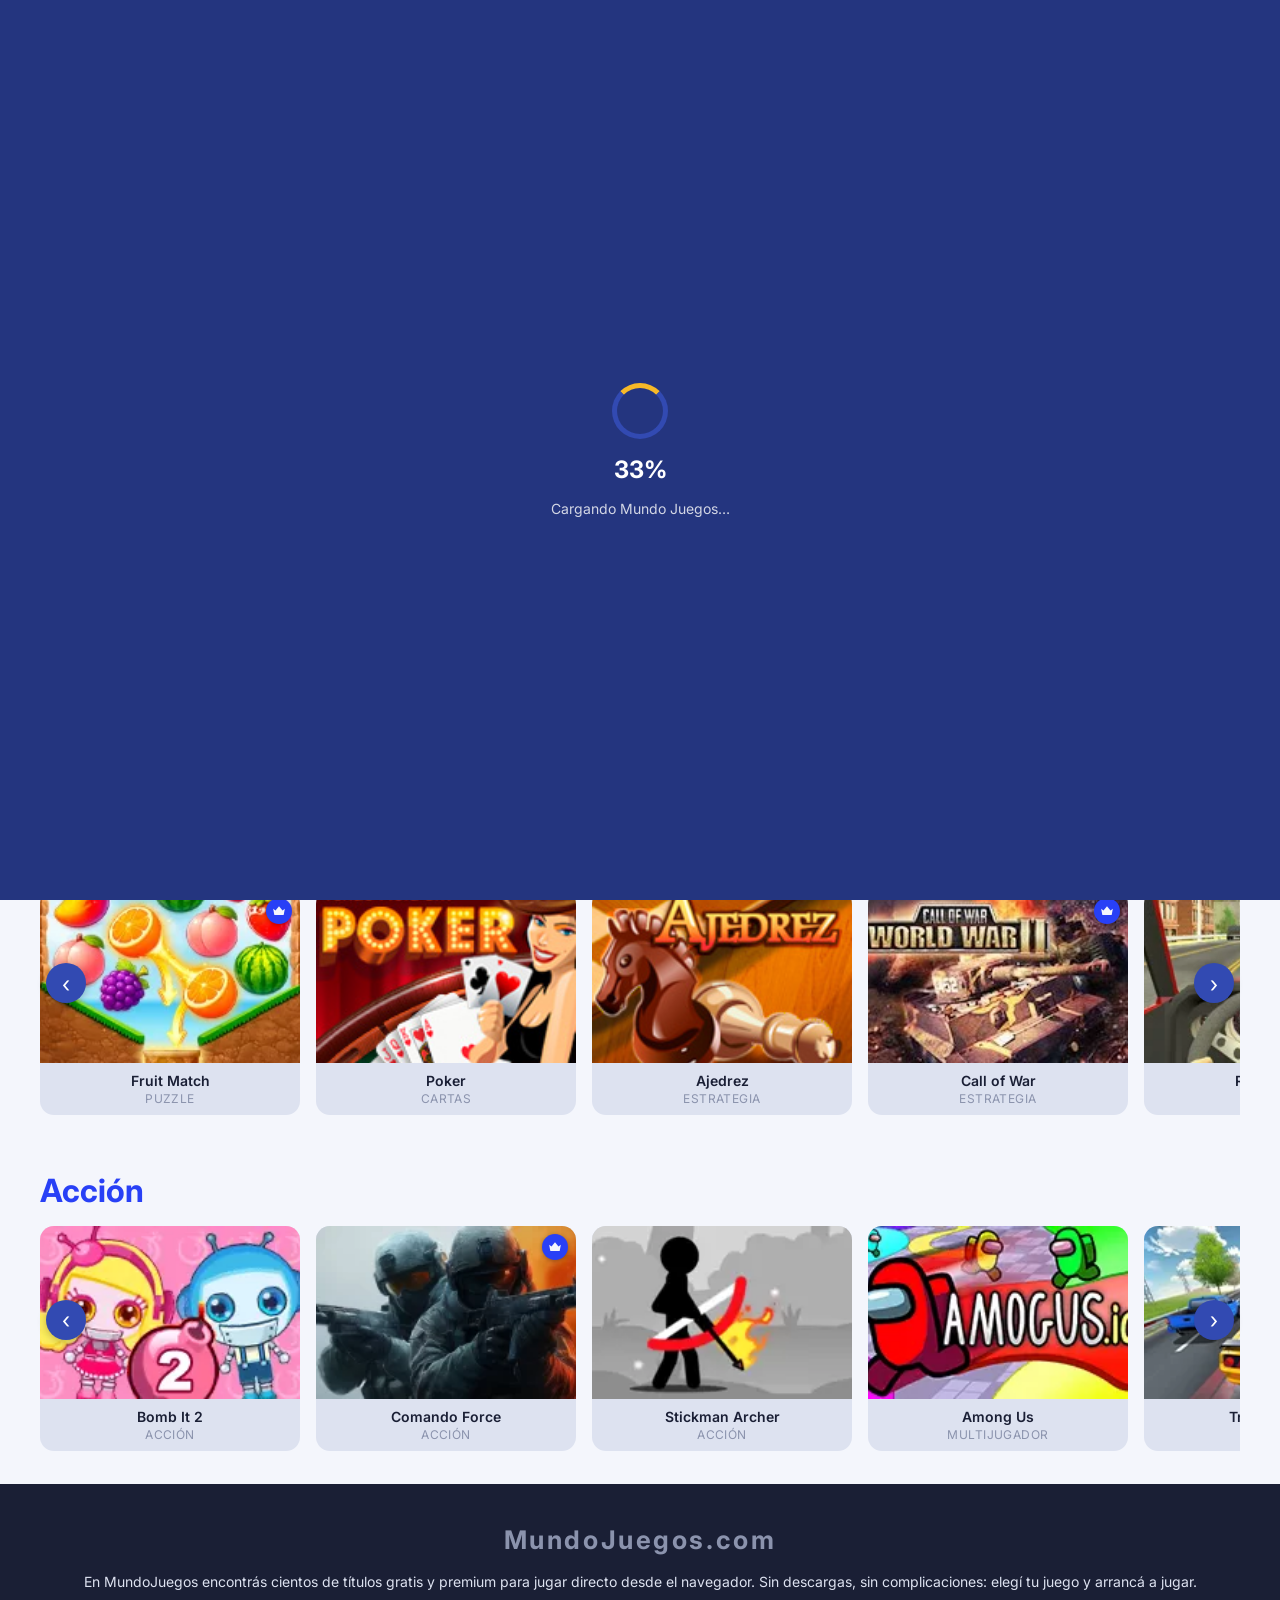
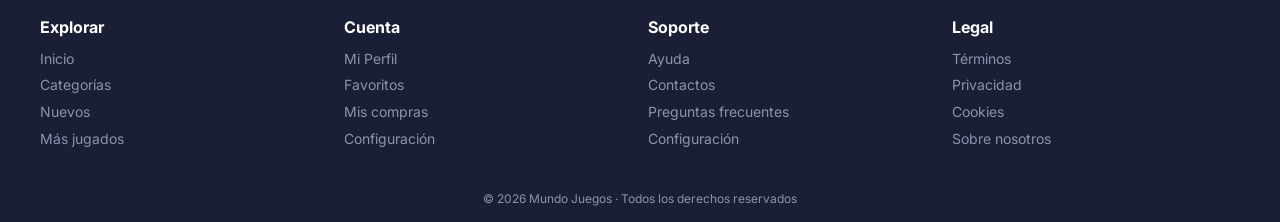
==== index.html @ ecf40d37 "Subo entrega TP2" ====
<!DOCTYPE html>
<html lang="es">
<head>
<meta charset="UTF-8">
<meta name="viewport" content="width=device-width, initial-scale=1.0">
<title>Mundo Juegos — Inicio</title>

<link rel="preconnect" href="https://fonts.googleapis.com">
<link rel="preconnect" href="https://fonts.gstatic.com" crossorigin>
<link href="https://fonts.googleapis.com/css2?family=Inter:wght@400;500;600;700;800&display=swap" rel="stylesheet">

<link rel="stylesheet" href="css/variables.css">
<link rel="stylesheet" href="css/styles.css">
<link rel="stylesheet" href="css/animations.css">
</head>
<body>

<!-- ============ LOADING SIMULADO (se completa en Fase 3) ============ -->
<div id="loading-screen" class="loading-screen" aria-hidden="true">
  <div class="loading-spinner" aria-hidden="true"></div>
  <p class="loading-percent" id="loading-percent">0%</p>
  <p class="loading-label">Cargando Mundo Juegos…</p>
</div>

<!-- ============ HEADER ============ -->
<header class="site-header">
  <div class="site-header__inner">
    <button class="icon-btn menu-toggle" id="menu-open" aria-label="Abrir menú" aria-controls="side-menu" aria-expanded="false">
      <svg viewBox="0 0 24 24" width="26" height="26" fill="none" stroke="currentColor" stroke-width="2" stroke-linecap="round">
        <line x1="3" y1="6" x2="21" y2="6"/>
        <line x1="3" y1="12" x2="21" y2="12"/>
        <line x1="3" y1="18" x2="21" y2="18"/>
      </svg>
    </button>

    <a href="index.html" class="logo">
      <img src="img/logo-mundo-juegos.png" alt="Mundo Juegos">
    </a>

    <button type="button" class="icon-btn search-toggle" id="search-toggle" aria-label="Abrir buscador" aria-expanded="false" aria-controls="search-form">
      <svg viewBox="0 0 24 24" width="22" height="22" fill="none" stroke="currentColor" stroke-width="2" aria-hidden="true">
        <circle cx="11" cy="11" r="7"/>
        <line x1="21" y1="21" x2="16.65" y2="16.65"/>
      </svg>
    </button>

    <form class="search-bar" id="search-form" role="search" onsubmit="return false;">
      <input type="search" placeholder="¿A qué jugamos hoy?" aria-label="Buscar juegos">
      <button type="submit" class="icon-btn search-btn" aria-label="Buscar">
        <svg viewBox="0 0 24 24" width="20" height="20" fill="none" stroke="currentColor" stroke-width="2">
          <circle cx="11" cy="11" r="7"/>
          <line x1="21" y1="21" x2="16.65" y2="16.65"/>
        </svg>
      </button>
    </form>

    <a href="login.html" class="profile-btn">
      Perfil
      <svg viewBox="0 0 24 24" width="20" height="20" fill="currentColor">
        <circle cx="12" cy="8" r="4"/>
        <path d="M4 20c0-4.4 3.6-7 8-7s8 2.6 8 7"/>
      </svg>
    </a>
  </div>
</header>

<!-- ============ MENÚ LATERAL (drawer) ============ -->
<nav class="side-menu" id="side-menu" aria-label="Menú principal" aria-hidden="true">
  <button class="icon-btn menu-close" id="menu-close" aria-label="Cerrar menú">
    <svg viewBox="0 0 24 24" width="24" height="24" fill="none" stroke="currentColor" stroke-width="2" stroke-linecap="round">
      <line x1="4" y1="4" x2="20" y2="20"/>
      <line x1="20" y1="4" x2="4" y2="20"/>
    </svg>
  </button>

  <div class="side-menu__user">
    <span class="avatar" aria-hidden="true">
      <svg viewBox="0 0 24 24" width="20" height="20" fill="currentColor">
        <circle cx="12" cy="8" r="4"/>
        <path d="M4 20c0-4.4 3.6-7 8-7s8 2.6 8 7"/>
      </svg>
    </span>
    Hola, Usuario
  </div>

  <ul class="side-menu__list">
    <li><a href="index.html"><svg viewBox="0 0 24 24" width="20" height="20" fill="currentColor"><path d="M12 3 2 12h3v8h6v-5h2v5h6v-8h3z"/></svg> Inicio</a></li>
    <li><a href="#populares"><svg viewBox="0 0 24 24" width="20" height="20" fill="currentColor"><path d="M12 2a5 5 0 0 0-3 9l-1 5h8l-1-5a5 5 0 0 0-3-9zM9 18h6v2H9z"/></svg> Juegos nuevos</a></li>
    <li><a href="#"><svg viewBox="0 0 24 24" width="20" height="20" fill="currentColor"><circle cx="8" cy="8" r="3"/><circle cx="16" cy="9" r="2.5"/><path d="M2 20c0-3.3 2.7-5.5 6-5.5s6 2.2 6 5.5zM14.5 20c.3-2.6 1.8-4.3 4-4.7 2 .5 3.2 2.1 3.5 4.7z"/></svg> Multijugador</a></li>
    <li><a href="#"><svg viewBox="0 0 24 24" width="20" height="20" fill="currentColor"><path d="M12 2a5 5 0 0 0-3 9l-1 5h8l-1-5a5 5 0 0 0-3-9zM9 18h6v2H9z"/></svg> Aventura</a></li>
    <li><a href="#"><svg viewBox="0 0 24 24" width="20" height="20" fill="currentColor"><circle cx="8" cy="8" r="4"/><path d="M11 11 21 21M15 17l3-3"/></svg> Estrategia</a></li>
    <li><a href="#"><svg viewBox="0 0 24 24" width="20" height="20" fill="none" stroke="currentColor" stroke-width="1.6"><path d="M12 3l2.6 5.6 6.2.6-4.6 4.1 1.3 6.1L12 16.3 6.5 19.4l1.3-6.1-4.6-4.1 6.2-.6z"/></svg> Mis favoritos</a></li>
    <li><a href="login.html"><svg viewBox="0 0 24 24" width="20" height="20" fill="currentColor"><circle cx="12" cy="8" r="4"/><path d="M4 20c0-4.4 3.6-7 8-7s8 2.6 8 7"/></svg> Mi perfil</a></li>
  </ul>

  <div class="side-menu__social">
    <p>Seguinos en redes:</p>
    <div class="social-icons">
      <a href="#" aria-label="Instagram"><svg viewBox="0 0 24 24" width="20" height="20" fill="none" stroke="currentColor" stroke-width="1.6"><rect x="3" y="3" width="18" height="18" rx="5"/><circle cx="12" cy="12" r="4"/><circle cx="17.5" cy="6.5" r="1"/></svg></a>
      <a href="#" aria-label="Facebook"><svg viewBox="0 0 24 24" width="20" height="20" fill="none" stroke="currentColor" stroke-width="1.6"><rect x="4" y="4" width="16" height="16"/><path d="M14 9h2V6h-2a3 3 0 0 0-3 3v2H9v3h2v5h3v-5h2l1-3h-3v-2a1 1 0 0 1 1-1z"/></svg></a>
      <a href="#" aria-label="YouTube"><svg viewBox="0 0 24 24" width="20" height="20" fill="none" stroke="currentColor" stroke-width="1.6"><rect x="2" y="6" width="20" height="12" rx="4"/><path d="M10 9.5v5l5-2.5z" fill="currentColor" stroke="none"/></svg></a>
    </div>
  </div>
</nav>
<div class="side-menu-overlay" id="side-menu-overlay" hidden></div>

<main>
  <!-- ============ HERO / DESTACADO ============ -->
  <section class="hero">
    <div class="hero__inner">
      <div class="hero__text">
        <p class="hero__eyebrow">Destacado del mes:</p>
        <h1 class="hero__title">Plants vs Zombies</h1>
        <p class="hero__desc">
          Hacé todo lo posible para evitar que los zombies atraviesen el
          jardín y lleguen a la casa. Para ello, vas a disponer de una defensa
          de lo más original: una gran variedad de plantas mutantes.
        </p>
        <a href="game.html?id=plants-vs-zombies" class="btn btn--primary">Jugar ahora →</a>
      </div>
      <div class="hero__media">
        <div class="hero__thumb hero__thumb--pvz" aria-hidden="true">
          <span>PLANTS<br>vs<br>ZOMBIES</span>
        </div>
      </div>
    </div>
  </section>

  <!-- ============ JUEGOS POPULARES ============ -->
  <section class="carousel-section" id="populares" aria-label="Juegos populares">
    <h2 class="section-title">Juegos populares</h2>
    <div class="carousel">
      <button class="carousel__arrow carousel__arrow--left" aria-label="Anterior">‹</button>
      <div class="carousel__viewport">
        <ul class="carousel__track" id="track-populares" data-section="populares"></ul>
      </div>
      <button class="carousel__arrow carousel__arrow--right" aria-label="Siguiente">›</button>
    </div>
  </section>

  <!-- ============ SUGERENCIAS PARA VOS ============ -->
  <section class="carousel-section" aria-label="Sugerencias para vos">
    <h2 class="section-title">Sugerencias para vos</h2>
    <div class="carousel">
      <button class="carousel__arrow carousel__arrow--left" aria-label="Anterior">‹</button>
      <div class="carousel__viewport">
        <ul class="carousel__track" id="track-sugerencias" data-section="sugerencias"></ul>
      </div>
      <button class="carousel__arrow carousel__arrow--right" aria-label="Siguiente">›</button>
    </div>
  </section>

  <!-- ============ ACCIÓN ============ -->
  <section class="carousel-section" aria-label="Acción">
    <h2 class="section-title">Acción</h2>
    <div class="carousel">
      <button class="carousel__arrow carousel__arrow--left" aria-label="Anterior">‹</button>
      <div class="carousel__viewport">
        <ul class="carousel__track" id="track-accion" data-section="accion"></ul>
      </div>
      <button class="carousel__arrow carousel__arrow--right" aria-label="Siguiente">›</button>
    </div>
  </section>
</main>

<!-- ============ FOOTER (Fat Footer) ============ -->
<footer class="site-footer">
  <p class="site-footer__brand">MundoJuegos.com</p>
  <p class="site-footer__desc">
    En MundoJuegos encontrás cientos de títulos gratis y premium para jugar
    directo desde el navegador. Sin descargas, sin complicaciones: elegí tu
    juego y arrancá a jugar.
  </p>

  <div class="site-footer__cols">
    <div class="footer-col">
      <h3>Explorar</h3>
      <a href="index.html">Inicio</a>
      <a href="#">Categorías</a>
      <a href="#">Nuevos</a>
      <a href="#">Más jugados</a>
    </div>
    <div class="footer-col">
      <h3>Cuenta</h3>
      <a href="login.html">Mi Perfil</a>
      <a href="#">Favoritos</a>
      <a href="#">Mis compras</a>
      <a href="#">Configuración</a>
    </div>
    <div class="footer-col">
      <h3>Soporte</h3>
      <a href="#">Ayuda</a>
      <a href="#">Contactos</a>
      <a href="#">Preguntas frecuentes</a>
      <a href="#">Configuración</a>
    </div>
    <div class="footer-col">
      <h3>Legal</h3>
      <a href="#">Términos</a>
      <a href="#">Privacidad</a>
      <a href="#">Cookies</a>
      <a href="#">Sobre nosotros</a>
    </div>
  </div>

  <p class="site-footer__copy">© 2026 Mundo Juegos · Todos los derechos reservados</p>
</footer>

<script src="js/games.js"></script>
<script src="js/loading.js"></script>
<script src="js/script.js"></script>
<script src="js/home.js"></script>
</body>
</html>
---- css/variables.css ----
/* ==========================================================================
   DESIGN SYSTEM — Mundo Juegos
   Tokens exactos del Design System de Figma (escala primaria y secundaria).
   ========================================================================== */

:root {
  /* --- Escala primaria (azules) --- */
  --color-primary-100: #9eacfa;
  --color-primary-200: #7685f9;
  --color-primary-300: #324ab2;
  --color-primary-400: #2840f6; /* primario base */
  --color-primary-500: #24357f; /* más oscuro / pressed */

  /* --- Escala secundaria (neutros) --- */
  --color-neutral-100: #f4f6fc;
  --color-neutral-200: #dde2f0;
  --color-neutral-300: #8b93ad;
  --color-neutral-400: #3d4560;
  --color-neutral-500: #1a1f35;

  /* --- Acento --- */
  --color-accent: #f7b928;
  --color-accent-dark: #d99f1b;

  /* Color del ícono sobre fondo primario (ej: la corona del badge premium) */
  --color-icon-on-primary: var(--color-neutral-100);

  /* --- Botón primario --- */
  --btn-primary-default: var(--color-primary-300);
  --btn-primary-hover: var(--color-primary-200);
  --btn-primary-pressed: var(--color-primary-500);
  --btn-primary-disabled: var(--color-primary-100);

  /* --- Botón secundario --- */
  --btn-secondary-default: var(--color-neutral-300);
  --btn-secondary-hover: var(--color-neutral-200);
  --btn-secondary-pressed: var(--color-neutral-400);
  --btn-secondary-disabled: var(--color-neutral-200);

  /* --- Tipografía --- */
  /* Fuente del logo: solo para el logo (que en el sitio es una imagen). Nunca en títulos. */
  --font-logo: "Audiowide", cursive;
  --font-base: "Inter", sans-serif;

  --fs-h1: clamp(1.75rem, 4vw, 2.5rem);
  --fs-h2: clamp(1.375rem, 3vw, 2rem);
  --fs-h3: 1.25rem;
  --fs-h4: 1.05rem;
  --fs-body: 1rem;
  --fs-small: 0.875rem;
  --fs-button: 1rem;

  /* --- Espaciado / radios --- */
  --radius-sm: 8px;
  --radius-md: 14px;
  --radius-lg: 22px;
  --space-1: 0.5rem;
  --space-2: 1rem;
  --space-3: 1.5rem;
  --space-4: 2.5rem;

  /* --- Layout --- */
  --max-width: 1440px;
  --header-height: 64px;
}
---- css/styles.css ----
/* ==========================================================================
   RESET BÁSICO
   ========================================================================== */
*, *::before, *::after { box-sizing: border-box; }
body, h1, h2, h3, p, ul, figure { margin: 0; }
ul { list-style: none; padding: 0; }
a { text-decoration: none; color: inherit; }
img { max-width: 100%; display: block; }
button { font: inherit; border: none; background: none; cursor: pointer; }
input { font: inherit; }

html { scroll-behavior: smooth; }

body {
  font-family: var(--font-base);
  font-size: var(--fs-body);
  color: var(--color-neutral-500);
  background: var(--color-neutral-100);
}

.icon-btn {
  display: inline-flex;
  align-items: center;
  justify-content: center;
  width: 40px;
  height: 40px;
  color: inherit;
}
.menu-toggle {
  background: var(--color-primary-500);
  border-radius: var(--radius-sm);
  color: #fff;
  transition: background 0.15s ease;
}
.menu-toggle:hover { background: var(--color-neutral-500); }

/* ==========================================================================
   LOADING SCREEN (placeholder visual — animación real en Fase 3)
   ========================================================================== */
.loading-screen {
  position: fixed;
  inset: 0;
  z-index: 200;
  display: none; /* se activa por JS en Fase 3 */
  flex-direction: column;
  align-items: center;
  justify-content: center;
  gap: var(--space-2);
  background: var(--color-primary-500);
  color: #fff;
}
.loading-spinner {
  width: 56px;
  height: 56px;
  border-radius: 50%;
  border: 5px solid var(--color-primary-300);
  border-top-color: var(--color-accent);
}
.loading-percent { font-size: 1.5rem; font-weight: 700; }
.loading-label { font-size: var(--fs-small); opacity: 0.8; }

/* ==========================================================================
   HEADER
   ========================================================================== */
.site-header {
  position: sticky;
  top: 0;
  z-index: 100;
  background: var(--color-primary-200);
  color: #fff;
}
.site-header__inner {
  display: flex;
  flex-wrap: wrap;
  align-items: center;
  gap: var(--space-1) var(--space-2);
  min-height: var(--header-height);
  padding: 0.5rem var(--space-2);
}

.logo {
  display: flex;
  align-items: center;
}
.logo img {
  height: 34px;
  width: auto;
}

/* Mobile: el buscador queda oculto y se abre con el botón de lupa (segunda fila) */
.search-toggle { margin-left: auto; color: #fff; border-radius: var(--radius-sm); }
.search-toggle:hover { background: rgba(255,255,255,0.18); }
.site-header.is-search-open .search-bar { display: flex; }

.search-bar {
  display: none;
  align-items: center;
  order: 3;
  flex: 1 0 100%;
  min-width: 0;
  background: var(--color-primary-100);
  border: 1.5px solid var(--color-primary-500);
  border-radius: 999px;
  padding: 0.25rem 0.25rem 0.25rem 1rem;
}
.search-bar input {
  flex: 1;
  min-width: 0;
  border: none;
  background: transparent;
  outline: none;
  color: var(--color-primary-500);
  font-size: var(--fs-small);
}
.search-bar input::placeholder { color: var(--color-primary-400); opacity: 0.8; }
.search-bar .search-btn {
  flex-shrink: 0;
  width: 34px;
  height: 34px;
  border-radius: 50%;
  background: var(--color-primary-500);
  color: #fff;
}

.profile-btn {
  display: flex;
  align-items: center;
  gap: 0.6rem;
  padding: 0.4rem 0.4rem 0.4rem 1.1rem;
  border-radius: 999px;
  background: var(--color-primary-500);
  color: #fff;
  font-weight: 600;
  font-size: var(--fs-small);
  transition: background 0.15s ease;
}
.profile-btn:hover { background: var(--color-neutral-500); }
.profile-btn svg {
  width: 30px;
  height: 30px;
  padding: 5px;
  border-radius: 50%;
  background: rgba(255,255,255,0.18);
}

/* ==========================================================================
   MENÚ LATERAL
   ========================================================================== */
.side-menu {
  position: fixed;
  top: 0;
  left: 0;
  bottom: 0;
  width: min(320px, 85vw);
  z-index: 210;
  background: var(--color-primary-500);
  color: #fff;
  padding: var(--space-2) var(--space-3);
  display: flex;
  flex-direction: column;
  transform: translateX(-100%);
  visibility: hidden;
}
.side-menu.is-open {
  transform: translateX(0);
  visibility: visible;
}

.menu-close { margin-left: auto; color: #fff; }

.side-menu__user {
  display: flex;
  align-items: center;
  gap: var(--space-1);
  font-size: 1.1rem;
  padding: var(--space-2) 0;
  border-bottom: 1px solid rgba(255,255,255,0.25);
  margin-bottom: var(--space-2);
}
.avatar {
  width: 34px;
  height: 34px;
  border-radius: 50%;
  background: #fff;
  color: var(--color-primary-500);
  display: flex;
  align-items: center;
  justify-content: center;
}

.side-menu__list li a {
  display: flex;
  align-items: center;
  gap: var(--space-2);
  padding: 0.85rem 0.25rem;
  font-size: 1.05rem;
}
.side-menu__list li a:hover { color: var(--color-accent); }

.side-menu__social {
  margin-top: auto;
  padding-top: var(--space-2);
  border-top: 1px solid rgba(255,255,255,0.25);
  font-size: var(--fs-small);
}
.social-icons {
  display: flex;
  gap: var(--space-2);
  margin-top: var(--space-1);
}
.social-icons a {
  width: 36px;
  height: 36px;
  border-radius: 50%;
  border: 1.5px solid #fff;
  display: flex;
  align-items: center;
  justify-content: center;
}

.side-menu-overlay {
  position: fixed;
  inset: 0;
  z-index: 205;
  background: rgba(0,0,0,0.45);
}
.side-menu-overlay[hidden] { display: none; }

/* ==========================================================================
   BOTONES (Design System)
   ========================================================================== */
.btn {
  display: inline-flex;
  align-items: center;
  gap: 0.4rem;
  padding: 0.85rem 1.6rem;
  border-radius: var(--radius-md);
  font-weight: 600;
  font-size: var(--fs-button);
  transition: background 0.15s ease, transform 0.1s ease;
}
.btn--primary {
  background: var(--btn-primary-default);
  color: #fff;
}
.btn--primary:hover { background: var(--btn-primary-hover); }
.btn--primary:active { background: var(--btn-primary-pressed); }
.btn--primary:disabled { background: var(--btn-primary-disabled); }

.btn--secondary {
  background: var(--btn-secondary-default);
  color: #fff;
}
.btn--secondary:hover { background: var(--btn-secondary-hover); }
.btn--secondary:active { background: var(--btn-secondary-pressed); }
.btn--secondary:disabled { background: var(--btn-secondary-disabled); }

.btn:disabled, .btn[aria-disabled="true"] { cursor: not-allowed; }

/* ==========================================================================
   HERO
   ========================================================================== */
.hero {
  background: var(--color-accent);
}
.hero__inner {
  display: flex;
  flex-direction: column;
  gap: var(--space-3);
  padding: var(--space-4) var(--space-2);
}
.hero__eyebrow { font-size: var(--fs-small); font-weight: 600; }
.hero__title { font-size: var(--fs-h1); font-weight: 800; margin: 0.2rem 0 var(--space-1); }
.hero__desc { max-width: 60ch; line-height: 1.5; margin-bottom: var(--space-2); }

.hero__thumb {
  aspect-ratio: 16 / 9;
  border-radius: var(--radius-lg);
  display: flex;
  align-items: center;
  justify-content: center;
  text-align: center;
  color: #fff;
  font-weight: 800;
  font-size: 1.4rem;
  letter-spacing: 0.04em;
}
.hero__thumb--pvz {
  background: linear-gradient(135deg, #3fae4a, #1c6e2e 60%, #0e3d18);
}

/* ==========================================================================
   CARRUSELES
   ========================================================================== */
.carousel-section {
  padding: var(--space-3) var(--space-2);
}
.section-title {
  font-size: var(--fs-h2);
  font-weight: 700;
  color: var(--color-primary-400);
  margin-bottom: var(--space-2);
}

.carousel {
  position: relative;
}

/* El viewport recorta; el track es el que se desplaza con transform,
   así el carrusel puede "girar" reposicionando las cards en vez de
   solo hacer scroll nativo. */
.carousel__viewport {
  overflow: hidden;
}
.carousel__track {
  display: flex;
  gap: var(--space-2);
  padding-bottom: 0.5rem;
  transition: transform 0.5s cubic-bezier(0.22, 0.61, 0.36, 1);
  will-change: transform;
}
/* Se usa al reposicionar sin animación (el "salto" invisible del loop) */
.carousel__track.no-anim { transition: none; }

.carousel__arrow {
  position: absolute;
  top: 40%;
  transform: translateY(-50%);
  z-index: 5;
  width: 40px;
  height: 40px;
  border-radius: 50%;
  background: var(--color-primary-300);
  color: #fff;
  font-size: 1.4rem;
  display: flex;
  align-items: center;
  justify-content: center;
  box-shadow: 0 2px 8px rgba(0,0,0,0.25);
}
.carousel__arrow--left { left: 6px; }
.carousel__arrow--right { right: 6px; }
.carousel__arrow:hover { background: var(--color-primary-400); }
/* Cuando ya entran todas las cards en el viewport (pantallas muy anchas) no
   hay nada más para revelar girando, así que la flecha se deshabilita en vez
   de animar hacia un espacio vacío. */
.carousel__arrow:disabled {
  opacity: 0.35;
  cursor: default;
  box-shadow: none;
}
.carousel__arrow:disabled:hover { background: var(--color-primary-300); }

.game-card {
  flex: 0 0 clamp(170px, 45vw, 230px);
  scroll-snap-align: start;
  position: relative;
}

/* La card es UNA sola pieza redondeada: la imagen arriba y la franja del
   título/categoría abajo, sin separación entre ambas (como en el Figma). */
.game-card > a {
  display: block;
  border-radius: var(--radius-md);
  overflow: hidden;
  background: var(--color-neutral-200);
}

/* Envoltorio de la imagen: acá se recorta el hover (corona + overlay) */
.game-card__media {
  position: relative;
}
.game-card__thumb {
  aspect-ratio: 3 / 2;
  display: flex;
  align-items: center;
  justify-content: center;
  color: #fff;
  font-weight: 800;
  font-size: 1.6rem;
  margin-bottom: 0;
  border-radius: 0;
}

.game-card__title {
  font-size: var(--fs-small);
  font-weight: 600;
  text-align: center;
  margin: 0;
  padding: 0.55rem 0.5rem 0.1rem;
}
.game-card__category {
  font-size: 0.75rem;
  color: var(--color-neutral-300);
  text-align: center;
  text-transform: uppercase;
  letter-spacing: 0.04em;
  margin: 0;
  padding: 0 0.5rem 0.6rem;
}

/* Hover: la imagen se cubre y aparece el botón de acción de la card
   (transición atada al estado hover, como marca la teórica) */
.game-card__overlay {
  position: absolute;
  inset: 0;
  display: flex;
  align-items: center;
  justify-content: center;
  padding: 0 0.6rem;
  background: var(--color-primary-500);
  opacity: 0;
  transition: opacity 0.25s ease;
}
.game-card:hover .game-card__overlay,
.game-card:focus-within .game-card__overlay {
  opacity: 1;
}

.game-card__overlay-btn {
  display: flex;
  align-items: center;
  justify-content: center;
  gap: 0.6rem;
  width: 100%;
  padding: 0.65rem 1rem;
  border-radius: 999px;
  background: var(--color-primary-200);
  color: #fff;
  font-weight: 600;
  font-size: 0.85rem;
  white-space: nowrap;
  transform: translateY(6px);
  opacity: 0;
  transition: transform 0.25s ease 0.05s, opacity 0.25s ease 0.05s;
}
.game-card:hover .game-card__overlay-btn,
.game-card:focus-within .game-card__overlay-btn {
  transform: translateY(0);
  opacity: 1;
}
.game-card__overlay-btn--premium { justify-content: space-between; }

.game-card__price { display: flex; align-items: center; gap: 0.3rem; }
.game-card__price-icon {
  display: flex;
  align-items: center;
  justify-content: center;
  width: 18px;
  height: 18px;
  border-radius: 50%;
  background: rgba(255, 255, 255, 0.3);
  font-size: 0.7rem;
  font-weight: 700;
}

.badge-premium {
  position: absolute;
  top: 0.5rem;
  right: 0.5rem;
  width: 26px;
  height: 26px;
  border-radius: 50%;
  background: var(--color-primary-400);
  color: var(--color-icon-on-primary);
  display: flex;
  align-items: center;
  justify-content: center;
  box-shadow: 0 1px 4px rgba(0,0,0,0.3);
}

/* Placeholders de color por juego (reemplazar por imágenes reales) */
.thumb--slither   { background: linear-gradient(135deg, #4b6fd6, #e08a2e); }
.thumb--pizza      { background: linear-gradient(135deg, #d94f3d, #f2b23b); }
.thumb--pirates    { background: linear-gradient(135deg, #c9a24a, #7a5a24); }
.thumb--cakecat    { background: linear-gradient(135deg, #a9c6d8, #e7a8c0); color: #6e3550; }
.thumb--sudoku     { background: linear-gradient(135deg, #e9e9ef, #b9bccb); color: var(--color-neutral-500); }
.thumb--fruit      { background: linear-gradient(135deg, #f4b93f, #e2673f); }
.thumb--poker      { background: linear-gradient(135deg, #7a1f1f, #2b0d0d); }
.thumb--chess      { background: linear-gradient(135deg, #b98a4e, #4a3216); }
.thumb--war        { background: linear-gradient(135deg, #5c6650, #2b2f22); }
.thumb--racing     { background: linear-gradient(135deg, #2f6fb5, #123a5e); }
.thumb--bombit     { background: linear-gradient(135deg, #f7a6c4, #6fb7e0); }
.thumb--commando   { background: linear-gradient(135deg, #4c5c4a, #1d241b); }
.thumb--stickman   { background: linear-gradient(135deg, #b7b7b7, #4a4a4a); }
.thumb--among      { background: linear-gradient(135deg, #e0473e, #7e1f1a); }
.thumb--traffic    { background: linear-gradient(135deg, #f0d64a, #3a3a3a); }
.thumb--pvz        { background: linear-gradient(135deg, #3fae4a, #1c6e2e 60%, #0e3d18); }

/* Cards "a completar": el 6º juego de cada carrusel del Home, agregado
   solo para que siempre quede una card real escondida y el carrusel pueda
   girar sin límite (ver js/script.js). Se distingue a propósito con un
   patrón rayado (en vez de un color liso como los demás) para que sea obvio
   cuál falta completar con el juego real en games.js. */
.thumb--placeholder {
  background: repeating-linear-gradient(
    135deg,
    var(--color-neutral-200),
    var(--color-neutral-200) 14px,
    var(--color-neutral-100) 14px,
    var(--color-neutral-100) 28px
  );
  color: var(--color-neutral-400);
}

/* Cuando un juego tiene `image` en games.js se renderiza un <img> */
img.game-card__thumb { display: block; width: 100%; object-fit: cover; }
img.hero__thumb--img { display: block; width: 100%; object-fit: cover; }

.sr-only {
  position: absolute;
  width: 1px;
  height: 1px;
  padding: 0;
  margin: -1px;
  overflow: hidden;
  clip: rect(0, 0, 0, 0);
  white-space: nowrap;
  border: 0;
}

/* ==========================================================================
   FOOTER (Fat Footer)
   ========================================================================== */
.site-footer {
  background: var(--color-neutral-500);
  color: var(--color-neutral-200);
  padding: var(--space-4) var(--space-2) var(--space-2);
  text-align: center;
}
.site-footer__brand {
  font-size: 1.6rem;
  font-weight: 700;
  letter-spacing: 0.1em;
  color: var(--color-neutral-300);
  margin-bottom: var(--space-2);
}
.site-footer__desc {
  max-width: 60ch;
  margin: 0 auto var(--space-3);
  line-height: 1.6;
  font-size: var(--fs-small);
}
.site-footer__cols {
  display: grid;
  grid-template-columns: repeat(2, 1fr);
  gap: var(--space-3) var(--space-2);
  text-align: left;
  max-width: 720px;
  margin: 0 auto;
}
.footer-col h3 {
  color: #fff;
  font-size: var(--fs-body);
  margin-bottom: var(--space-1);
}
.footer-col a {
  display: block;
  padding: 0.3rem 0;
  font-size: var(--fs-small);
  color: var(--color-neutral-300);
}
.footer-col a:hover { color: var(--color-accent); }

.site-footer__copy {
  margin-top: var(--space-4);
  font-size: 0.75rem;
  color: var(--color-neutral-300);
}

/* ==========================================================================
   DESKTOP (≥ 768px)
   ========================================================================== */
@media (min-width: 768px) {
  .site-header__inner {
    flex-wrap: nowrap;
    height: var(--header-height);
    min-height: 0;
    padding: 0 var(--space-4);
    gap: var(--space-3);
  }
  .logo img {
    height: 40px;
  }
  .search-toggle { display: none; }
  .search-bar {
    display: flex;
    order: 0;
    flex: 1 1 auto;
    max-width: 480px;
    margin: 0 auto;
  }
  .profile-btn { margin-left: auto; }

  .hero__inner {
    flex-direction: row;
    align-items: center;
    padding: var(--space-4);
  }
  .hero__text { flex: 1; }
  .hero__media { flex: 1; }

  .carousel-section, .site-footer { padding-left: var(--space-4); padding-right: var(--space-4); }

  .game-card { flex-basis: 260px; }

  .site-footer__cols { grid-template-columns: repeat(4, 1fr); max-width: 960px; }
}

@media (min-width: 1100px) {
  .site-header__inner, .hero__inner, .carousel-section, .site-footer__desc, .site-footer__cols {
    max-width: var(--max-width);
    margin-left: auto;
    margin-right: auto;
  }
}
---- css/animations.css ----
/* ==========================================================================
   ANIMACIONES — Mundo Juegos (Fase 3)
   Compartido por las 3 páginas. Todo con @keyframes de % (nada de
   spritesheet) según pide la consigna.
   ========================================================================== */

/* ---------------------------------------------------------------
   1) LOADING de la Home: spinner + contador de %
   --------------------------------------------------------------- */
@keyframes spin {
  0%   { transform: rotate(0deg); }
  100% { transform: rotate(360deg); }
}
.loading-spinner {
  animation: spin 0.9s linear infinite;
}

.loading-screen {
  opacity: 1;
  transition: opacity 0.4s ease;
}
.loading-screen.is-hiding { opacity: 0; }

body.is-loading { overflow: hidden; }

/* ---------------------------------------------------------------
   2) HOVERS de botones — 3 animaciones distintas (no el hamburguesa)
   --------------------------------------------------------------- */

/* 2.a — Botones primarios: anillo de "pulso" (animación, no transición,
   porque encadena varios pasos y se repite en loop mientras dura el hover) */
@keyframes pulseRing {
  0%   { box-shadow: 0 0 0 0 rgba(40, 64, 246, 0.45); }
  70%  { box-shadow: 0 0 0 10px rgba(40, 64, 246, 0); }
  100% { box-shadow: 0 0 0 0 rgba(40, 64, 246, 0); }
}
.btn--primary:hover { animation: pulseRing 1.1s ease-out infinite; }

/* 2.b — Botones circulares (compartir, flechas de la galería del juego):
   "rebote" con escala, one-shot. Las flechas del carrusel de la Home NO
   usan esta animación (a pedido: quedan solo con el cambio de color). */
@keyframes iconBounce {
  0%   { transform: translateY(0) scale(1); }
  35%  { transform: translateY(-4px) scale(1.12); }
  65%  { transform: translateY(1px) scale(0.94); }
  100% { transform: translateY(0) scale(1); }
}
.icon-circle:hover,
.gallery__arrow:hover:not(:disabled) {
  animation: iconBounce 0.5s ease;
}

/* 2.c — Botones de header/redes (Perfil, Facebook/Google, buscador):
   barrido de brillo diagonal */
.profile-btn,
.search-toggle,
.social-btn {
  position: relative;
  overflow: hidden;
}
.profile-btn::after,
.search-toggle::after,
.social-btn::after {
  content: "";
  position: absolute;
  top: 0;
  left: -60%;
  width: 40%;
  height: 100%;
  background: linear-gradient(120deg, transparent, rgba(255, 255, 255, 0.55), transparent);
  transform: skewX(-20deg);
  pointer-events: none;
}
@keyframes shineSweep {
  0%   { left: -60%; }
  100% { left: 130%; }
}
.profile-btn:hover::after,
.search-toggle:hover::after,
.social-btn:hover::after {
  animation: shineSweep 0.7s ease forwards;
}

/* ---------------------------------------------------------------
   3) Utilidad: fade + scale para elementos que entran en pantalla
   (la usa la galería de game.html)
   --------------------------------------------------------------- */
@keyframes fadeScaleIn {
  0%   { opacity: 0; transform: scale(0.92); }
  100% { opacity: 1; transform: scale(1); }
}
.is-entering { animation: fadeScaleIn 0.45s ease; }

/* Quien prefiera no ver movimiento, no lo sufre */
@media (prefers-reduced-motion: reduce) {
  .loading-spinner,
  .btn--primary:hover,
  .icon-circle:hover,
  .gallery__arrow:hover,
  .profile-btn::after,
  .search-toggle::after,
  .social-btn::after,
  .is-entering {
    animation: none !important;
  }
}
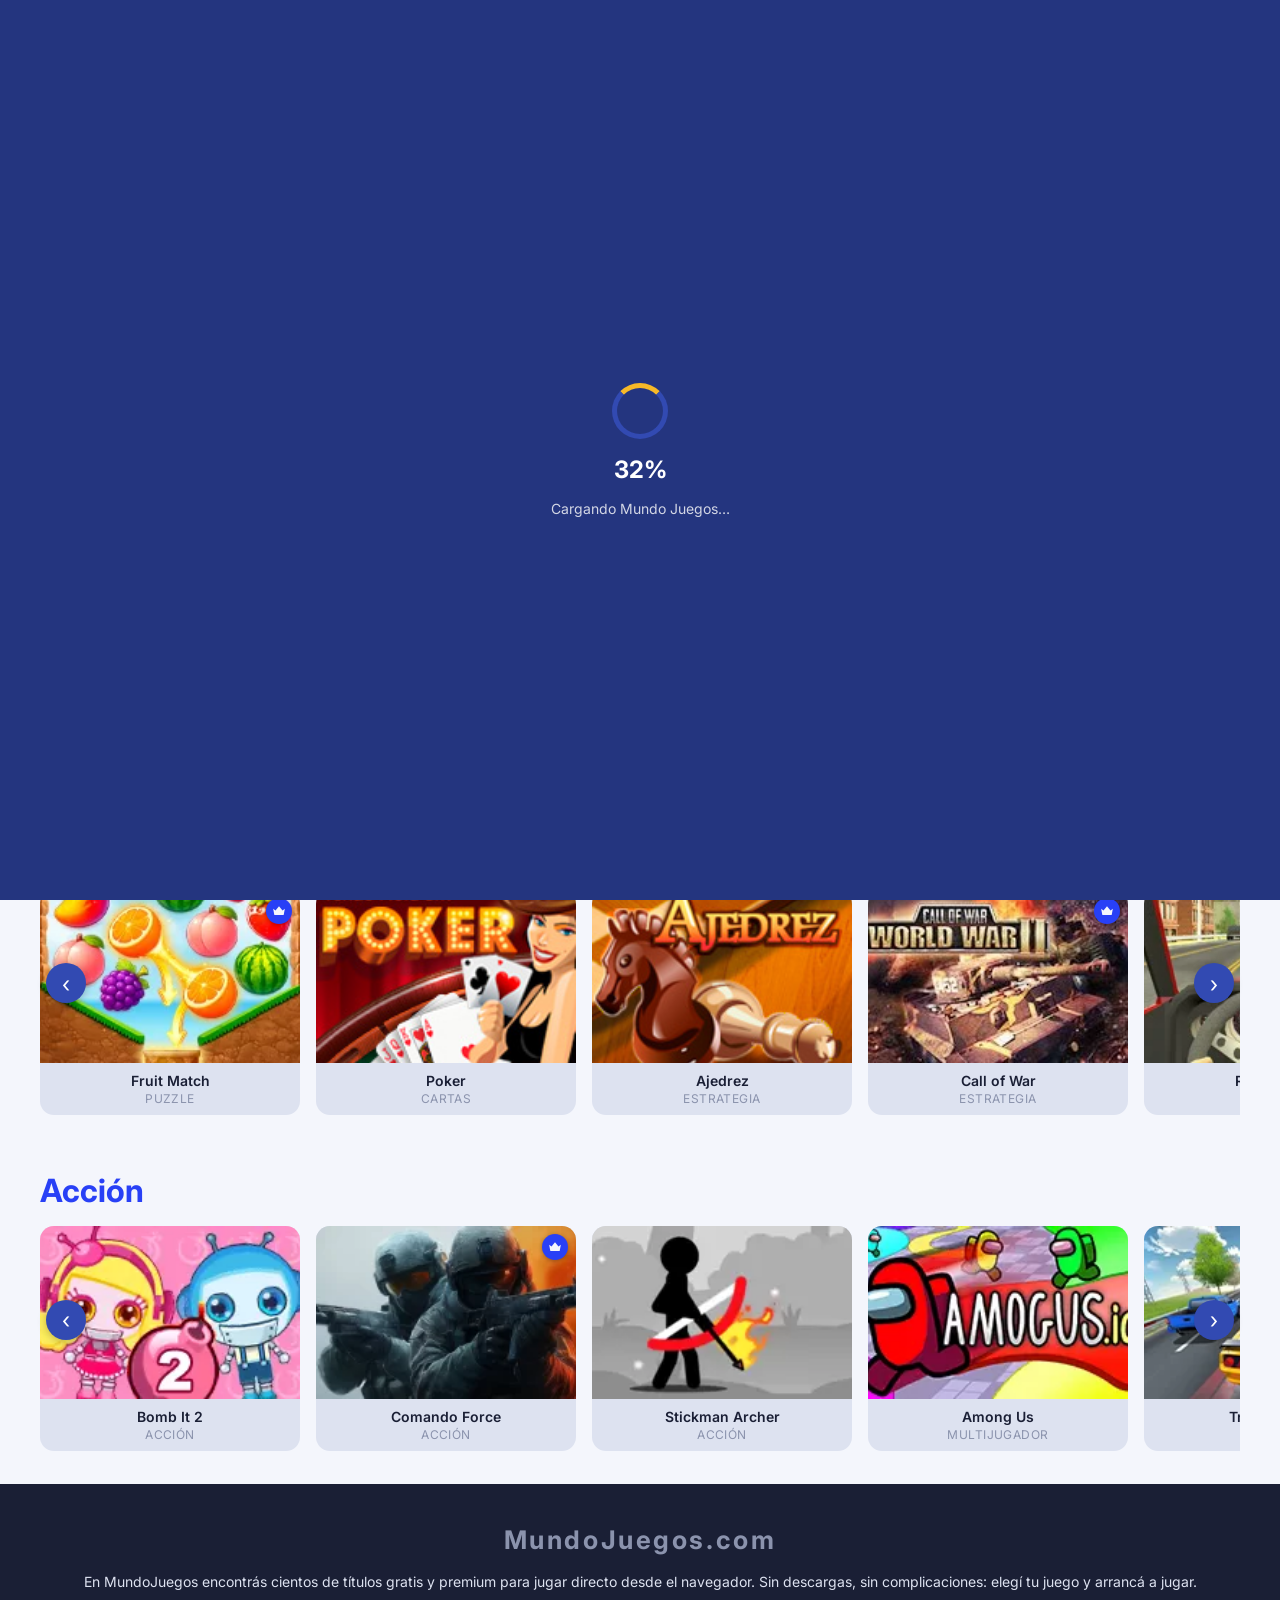
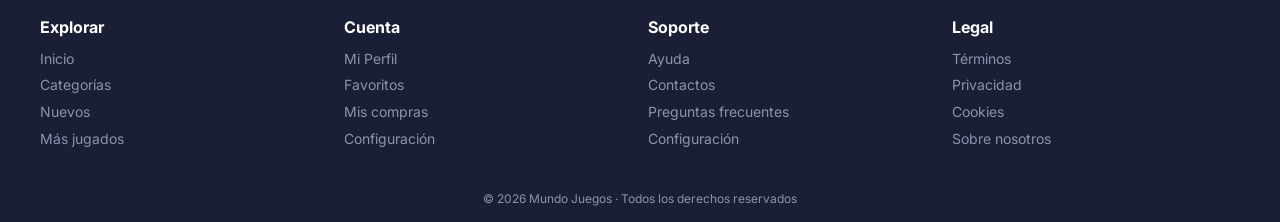
==== commit 128c0585: "modifico comentarios" ====
--- a/index.html
+++ b/index.html
@@ -15,7 +15,7 @@
 </head>
 <body>
 
-<!-- ============ LOADING SIMULADO (se completa en Fase 3) ============ -->
+<!-- ============ LOADING SIMULADO ============ -->
 <div id="loading-screen" class="loading-screen" aria-hidden="true">
   <div class="loading-spinner" aria-hidden="true"></div>
   <p class="loading-percent" id="loading-percent">0%</p>
--- a/css/variables.css
+++ b/css/variables.css
@@ -38,7 +38,7 @@
   --btn-secondary-disabled: var(--color-neutral-200);
 
   /* --- Tipografía --- */
-  /* Fuente del logo: solo para el logo (que en el sitio es una imagen). Nunca en títulos. */
+  /* Solo para el logo (es una imagen en el sitio), nunca en títulos */
   --font-logo: "Audiowide", cursive;
   --font-base: "Inter", sans-serif;
 
--- a/css/styles.css
+++ b/css/styles.css
@@ -35,13 +35,13 @@
 .menu-toggle:hover { background: var(--color-neutral-500); }
 
 /* ==========================================================================
-   LOADING SCREEN (placeholder visual — animación real en Fase 3)
+   LOADING SCREEN
    ========================================================================== */
 .loading-screen {
   position: fixed;
   inset: 0;
   z-index: 200;
-  display: none; /* se activa por JS en Fase 3 */
+  display: none; /* activado por JS */
   flex-direction: column;
   align-items: center;
   justify-content: center;
@@ -87,7 +87,7 @@
   width: auto;
 }
 
-/* Mobile: el buscador queda oculto y se abre con el botón de lupa (segunda fila) */
+/* Mobile: buscador oculto, se abre con el botón de lupa */
 .search-toggle { margin-left: auto; color: #fff; border-radius: var(--radius-sm); }
 .search-toggle:hover { background: rgba(255,255,255,0.18); }
 .site-header.is-search-open .search-bar { display: flex; }
@@ -306,9 +306,7 @@
   position: relative;
 }
 
-/* El viewport recorta; el track es el que se desplaza con transform,
-   así el carrusel puede "girar" reposicionando las cards en vez de
-   solo hacer scroll nativo. */
+/* El viewport recorta; el track se desplaza con transform (no scroll nativo) */
 .carousel__viewport {
   overflow: hidden;
 }
@@ -341,9 +339,7 @@
 .carousel__arrow--left { left: 6px; }
 .carousel__arrow--right { right: 6px; }
 .carousel__arrow:hover { background: var(--color-primary-400); }
-/* Cuando ya entran todas las cards en el viewport (pantallas muy anchas) no
-   hay nada más para revelar girando, así que la flecha se deshabilita en vez
-   de animar hacia un espacio vacío. */
+/* Sin nada más para revelar (todas las cards visibles): flecha apagada */
 .carousel__arrow:disabled {
   opacity: 0.35;
   cursor: default;
@@ -357,8 +353,7 @@
   position: relative;
 }
 
-/* La card es UNA sola pieza redondeada: la imagen arriba y la franja del
-   título/categoría abajo, sin separación entre ambas (como en el Figma). */
+/* Card como una sola pieza redondeada: imagen arriba, franja de texto abajo */
 .game-card > a {
   display: block;
   border-radius: var(--radius-md);
@@ -366,7 +361,7 @@
   background: var(--color-neutral-200);
 }
 
-/* Envoltorio de la imagen: acá se recorta el hover (corona + overlay) */
+/* Envoltorio de la imagen: recorta el hover (corona + overlay) */
 .game-card__media {
   position: relative;
 }
@@ -399,8 +394,7 @@
   padding: 0 0.5rem 0.6rem;
 }
 
-/* Hover: la imagen se cubre y aparece el botón de acción de la card
-   (transición atada al estado hover, como marca la teórica) */
+/* Hover: se cubre la imagen y aparece el botón de acción (transición) */
 .game-card__overlay {
   position: absolute;
   inset: 0;
@@ -469,7 +463,7 @@
   box-shadow: 0 1px 4px rgba(0,0,0,0.3);
 }
 
-/* Placeholders de color por juego (reemplazar por imágenes reales) */
+/* Color de fondo por juego (se usa mientras no tiene imagen) */
 .thumb--slither   { background: linear-gradient(135deg, #4b6fd6, #e08a2e); }
 .thumb--pizza      { background: linear-gradient(135deg, #d94f3d, #f2b23b); }
 .thumb--pirates    { background: linear-gradient(135deg, #c9a24a, #7a5a24); }
@@ -487,11 +481,7 @@
 .thumb--traffic    { background: linear-gradient(135deg, #f0d64a, #3a3a3a); }
 .thumb--pvz        { background: linear-gradient(135deg, #3fae4a, #1c6e2e 60%, #0e3d18); }
 
-/* Cards "a completar": el 6º juego de cada carrusel del Home, agregado
-   solo para que siempre quede una card real escondida y el carrusel pueda
-   girar sin límite (ver js/script.js). Se distingue a propósito con un
-   patrón rayado (en vez de un color liso como los demás) para que sea obvio
-   cuál falta completar con el juego real en games.js. */
+/* Fondo rayado de respaldo para juegos sin imagen ni color propio todavía */
 .thumb--placeholder {
   background: repeating-linear-gradient(
     135deg,
--- a/css/animations.css
+++ b/css/animations.css
@@ -1,7 +1,5 @@
 /* ==========================================================================
-   ANIMACIONES — Mundo Juegos (Fase 3)
-   Compartido por las 3 páginas. Todo con @keyframes de % (nada de
-   spritesheet) según pide la consigna.
+   ANIMACIONES — Mundo Juegos (compartido por las 3 páginas)
    ========================================================================== */
 
 /* ---------------------------------------------------------------
@@ -27,8 +25,7 @@
    2) HOVERS de botones — 3 animaciones distintas (no el hamburguesa)
    --------------------------------------------------------------- */
 
-/* 2.a — Botones primarios: anillo de "pulso" (animación, no transición,
-   porque encadena varios pasos y se repite en loop mientras dura el hover) */
+/* 2.a — Botones primarios: anillo de "pulso" en loop mientras dura el hover */
 @keyframes pulseRing {
   0%   { box-shadow: 0 0 0 0 rgba(40, 64, 246, 0.45); }
   70%  { box-shadow: 0 0 0 10px rgba(40, 64, 246, 0); }
@@ -36,9 +33,8 @@
 }
 .btn--primary:hover { animation: pulseRing 1.1s ease-out infinite; }
 
-/* 2.b — Botones circulares (compartir, flechas de la galería del juego):
-   "rebote" con escala, one-shot. Las flechas del carrusel de la Home NO
-   usan esta animación (a pedido: quedan solo con el cambio de color). */
+/* 2.b — Botones circulares (compartir, flechas de galería): rebote con escala.
+   Las flechas del carrusel de la Home no la usan, solo cambian de color. */
 @keyframes iconBounce {
   0%   { transform: translateY(0) scale(1); }
   35%  { transform: translateY(-4px) scale(1.12); }
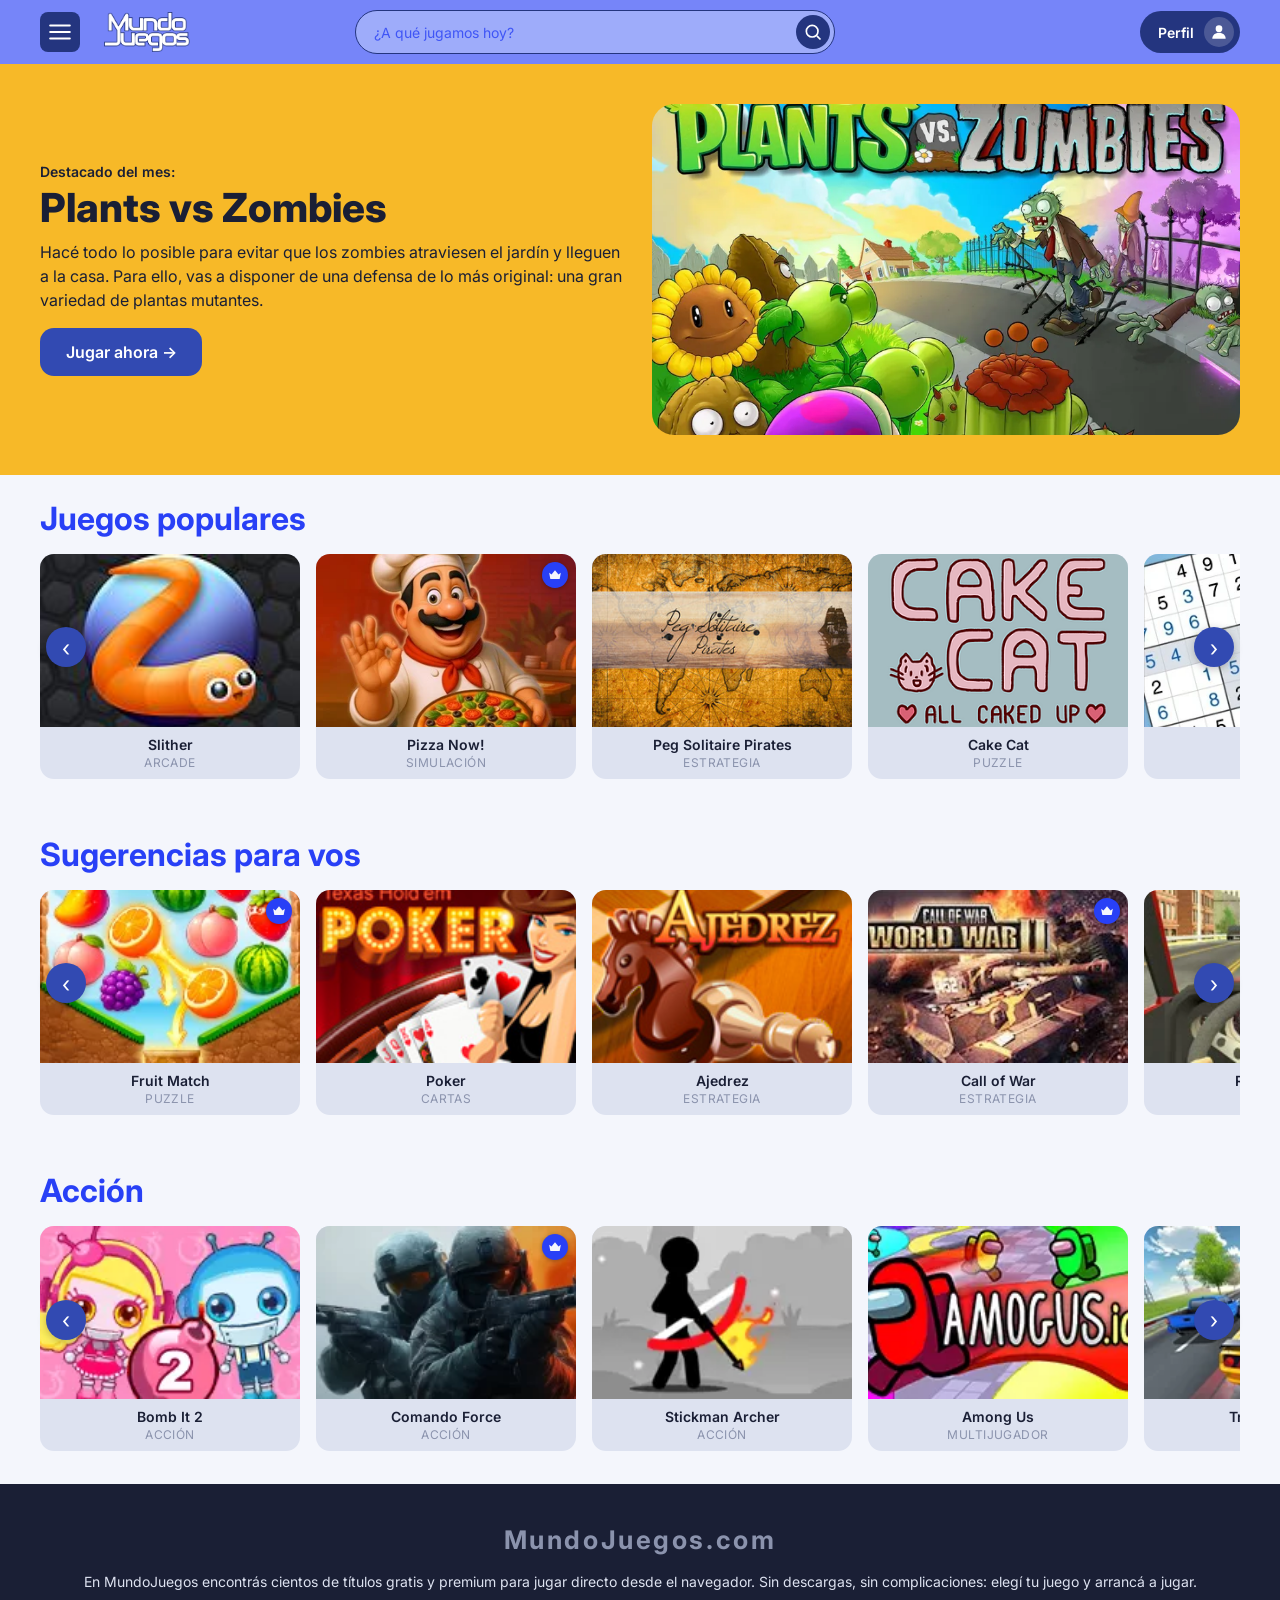
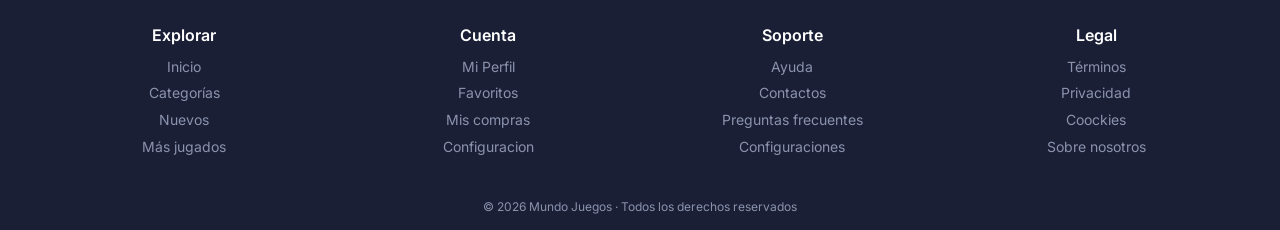
==== commit 8eb1771b: "actualizo con cambios hechos duarante la defensa" ====
--- a/index.html
+++ b/index.html
@@ -174,32 +174,40 @@
 
   <div class="site-footer__cols">
     <div class="footer-col">
-      <h3>Explorar</h3>
-      <a href="index.html">Inicio</a>
-      <a href="#">Categorías</a>
-      <a href="#">Nuevos</a>
-      <a href="#">Más jugados</a>
-    </div>
-    <div class="footer-col">
-      <h3>Cuenta</h3>
-      <a href="login.html">Mi Perfil</a>
-      <a href="#">Favoritos</a>
-      <a href="#">Mis compras</a>
-      <a href="#">Configuración</a>
-    </div>
-    <div class="footer-col">
-      <h3>Soporte</h3>
-      <a href="#">Ayuda</a>
-      <a href="#">Contactos</a>
-      <a href="#">Preguntas frecuentes</a>
-      <a href="#">Configuración</a>
-    </div>
-    <div class="footer-col">
-      <h3>Legal</h3>
-      <a href="#">Términos</a>
-      <a href="#">Privacidad</a>
-      <a href="#">Cookies</a>
-      <a href="#">Sobre nosotros</a>
+      <button type="button" class="footer-col__toggle">Explorar</button>
+      <div class="footer-col__links">
+        <a href="index.html">Inicio</a>
+        <a href="#">Categorías</a>
+        <a href="#">Nuevos</a>
+        <a href="#">Más jugados</a>
+      </div>
+    </div>
+    <div class="footer-col">
+      <button type="button" class="footer-col__toggle">Cuenta</button>
+      <div class="footer-col__links">
+        <a href="index.html">Mi Perfil</a>
+        <a href="#">Favoritos</a>
+        <a href="#">Mis compras</a>
+        <a href="#">Configuracion</a>
+      </div>
+    </div>
+    <div class="footer-col">
+      <button type="button" class="footer-col__toggle">Soporte</button>
+      <div class="footer-col__links">
+        <a href="index.html">Ayuda</a>
+        <a href="#">Contactos</a>
+        <a href="#">Preguntas frecuentes</a>
+        <a href="#">Configuraciones</a>
+      </div>
+    </div>
+    <div class="footer-col">
+      <button type="button" class="footer-col__toggle">Legal</button>
+      <div class="footer-col__links">
+        <a href="index.html">Términos</a>
+        <a href="#">Privacidad</a>
+        <a href="#">Coockies</a>
+        <a href="#">Sobre nosotros</a>
+      </div>
     </div>
   </div>
 
@@ -210,5 +218,6 @@
 <script src="js/loading.js"></script>
 <script src="js/script.js"></script>
 <script src="js/home.js"></script>
+<script src="js/footer.js"></script>
 </body>
 </html>
--- a/css/styles.css
+++ b/css/styles.css
@@ -533,24 +533,33 @@
 }
 .site-footer__cols {
   display: grid;
-  grid-template-columns: repeat(2, 1fr);
+  grid-template-columns: 1fr;
   gap: var(--space-3) var(--space-2);
   text-align: left;
   max-width: 720px;
   margin: 0 auto;
 }
-.footer-col h3 {
-  color: #fff;
+.footer-col__toggle {
+  width: 100%;
+  background: none;
+  border: 0;
+  color: #fff;
+  font: inherit;
   font-size: var(--fs-body);
-  margin-bottom: var(--space-1);
-}
+  font-weight: 600;
+  padding: 0.5rem 0;
+  cursor: pointer;
+}
+.footer-col__links { display: none; text-align: center; }
+.footer-col__links.is-open { display: block; }
+
 .footer-col a {
   display: block;
   padding: 0.3rem 0;
   font-size: var(--fs-small);
   color: var(--color-neutral-300);
 }
-.footer-col a:hover { color: var(--color-accent); }
+.footer-col a:hover { color: whitesmoke}
 
 .site-footer__copy {
   margin-top: var(--space-4);
@@ -595,6 +604,9 @@
   .game-card { flex-basis: 260px; }
 
   .site-footer__cols { grid-template-columns: repeat(4, 1fr); max-width: 960px; }
+
+  .footer-col__toggle { pointer-events: none; cursor: default; }
+  .footer-col__links { display: block !important; }
 }
 
 @media (min-width: 1100px) {
--- a/css/animations.css
+++ b/css/animations.css
@@ -6,8 +6,9 @@
    1) LOADING de la Home: spinner + contador de %
    --------------------------------------------------------------- */
 @keyframes spin {
-  0%   { transform: rotate(0deg); }
-  100% { transform: rotate(360deg); }
+  0%   { transform: rotate(0deg); border-top-color: red; }
+  50%  {border-top-color: yellow;}
+  100% { transform: rotate(-360deg); border-top-color: green}
 }
 .loading-spinner {
   animation: spin 0.9s linear infinite;
@@ -16,7 +17,7 @@
 .loading-screen {
   opacity: 1;
   transition: opacity 0.4s ease;
-}
+} 
 .loading-screen.is-hiding { opacity: 0; }
 
 body.is-loading { overflow: hidden; }
